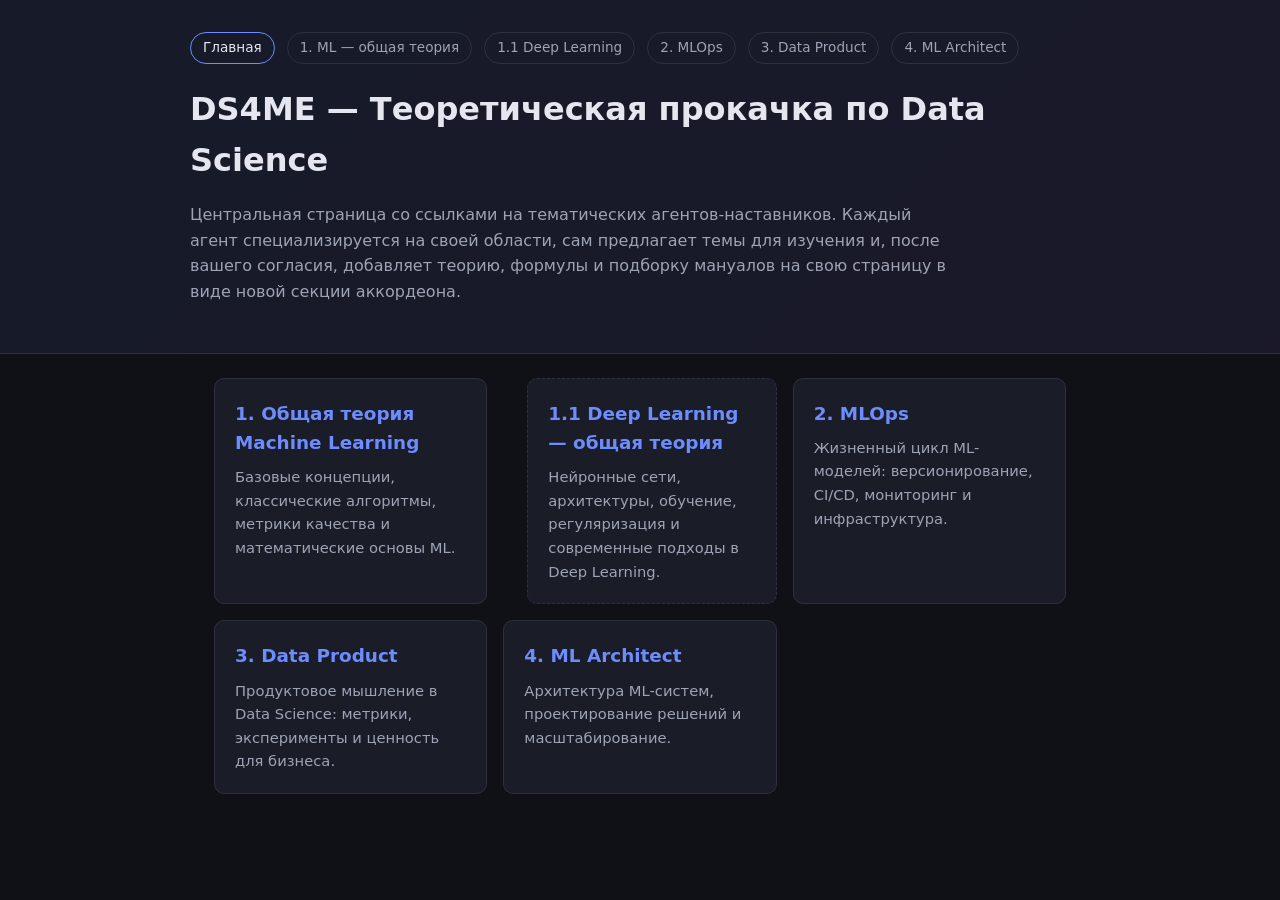
==== pages/index.html @ fb1dc250 "Add DS theory hub site and mentor agents for ML/DL/MLOps/Data Product/ML Architect https://claude.ai" ====
<!DOCTYPE html>
<html lang="ru">
<head>
  <meta charset="UTF-8">
  <meta name="viewport" content="width=device-width, initial-scale=1.0">
  <title>DS4ME — Теоретическая прокачка по Data Science</title>
  <link rel="stylesheet" href="assets/style.css">
</head>
<body>
  <header>
    <div class="header-inner">
      <nav class="site-nav">
        <a href="index.html" class="current">Главная</a>
        <a href="ml-theory.html">1. ML — общая теория</a>
        <a href="deep-learning.html">1.1 Deep Learning</a>
        <a href="mlops.html">2. MLOps</a>
        <a href="data-product.html">3. Data Product</a>
        <a href="ml-architect.html">4. ML Architect</a>
      </nav>
      <h1>DS4ME — Теоретическая прокачка по Data Science</h1>
      <p class="agent-desc">
        Центральная страница со ссылками на тематических агентов-наставников. Каждый агент
        специализируется на своей области, сам предлагает темы для изучения и, после вашего
        согласия, добавляет теорию, формулы и подборку мануалов на свою страницу в виде
        новой секции аккордеона.
      </p>
    </div>
  </header>
  <main>
    <div class="agent-grid">
      <a class="agent-card" href="ml-theory.html">
        <h2>1. Общая теория Machine Learning</h2>
        <p>
          Базовые концепции, классические алгоритмы, метрики качества и математические
          основы ML.
        </p>
      </a>
      <a class="agent-card sub" href="deep-learning.html">
        <h2>1.1 Deep Learning — общая теория</h2>
        <p>
          Нейронные сети, архитектуры, обучение, регуляризация и современные подходы
          в Deep Learning.
        </p>
      </a>
      <a class="agent-card" href="mlops.html">
        <h2>2. MLOps</h2>
        <p>
          Жизненный цикл ML-моделей: версионирование, CI/CD, мониторинг и инфраструктура.
        </p>
      </a>
      <a class="agent-card" href="data-product.html">
        <h2>3. Data Product</h2>
        <p>
          Продуктовое мышление в Data Science: метрики, эксперименты и ценность для бизнеса.
        </p>
      </a>
      <a class="agent-card" href="ml-architect.html">
        <h2>4. ML Architect</h2>
        <p>
          Архитектура ML-систем, проектирование решений и масштабирование.
        </p>
      </a>
    </div>
  </main>
</body>
</html>
---- pages/assets/style.css ----
:root {
  --bg: #0f1117;
  --surface: #1a1d27;
  --surface-2: #232734;
  --text: #e6e6f0;
  --text-muted: #9ea3b5;
  --accent: #6c8cff;
  --accent-2: #9b6cff;
  --border: #2d313f;
  --radius: 10px;
}

* {
  box-sizing: border-box;
}

body {
  margin: 0;
  font-family: "Segoe UI", system-ui, -apple-system, sans-serif;
  background: var(--bg);
  color: var(--text);
  line-height: 1.6;
}

header {
  padding: 32px 24px;
  border-bottom: 1px solid var(--border);
  background: linear-gradient(135deg, rgba(108, 140, 255, 0.08), rgba(155, 108, 255, 0.08));
}

.header-inner {
  max-width: 900px;
  margin: 0 auto;
}

h1 {
  margin: 0 0 8px;
  font-size: 2rem;
}

.agent-desc {
  color: var(--text-muted);
  max-width: 760px;
}

main {
  max-width: 900px;
  margin: 0 auto;
  padding: 24px;
}

/* Top navigation */
.site-nav {
  display: flex;
  flex-wrap: wrap;
  gap: 8px 12px;
  margin-bottom: 20px;
}

.site-nav a {
  color: var(--text-muted);
  text-decoration: none;
  font-size: 0.85rem;
  padding: 4px 12px;
  border: 1px solid var(--border);
  border-radius: 999px;
  transition: color 0.15s, border-color 0.15s;
}

.site-nav a:hover,
.site-nav a.current {
  color: var(--text);
  border-color: var(--accent);
}

/* Accordion */
.accordion-item {
  border: 1px solid var(--border);
  border-radius: var(--radius);
  margin-bottom: 12px;
  overflow: hidden;
  background: var(--surface);
}

.accordion-header {
  width: 100%;
  text-align: left;
  padding: 16px 20px;
  background: var(--surface);
  border: none;
  color: var(--text);
  font-size: 1.05rem;
  font-weight: 600;
  cursor: pointer;
  display: flex;
  justify-content: space-between;
  align-items: center;
  gap: 12px;
  transition: background 0.2s;
}

.accordion-header:hover {
  background: var(--surface-2);
}

.accordion-header::after {
  content: "+";
  flex-shrink: 0;
  font-size: 1.4rem;
  line-height: 1;
  color: var(--accent);
}

.accordion-header.active::after {
  content: "\2212";
}

.accordion-body {
  max-height: 0;
  overflow: hidden;
  transition: max-height 0.3s ease;
  padding: 0 20px;
  background: var(--surface-2);
}

.accordion-body.open-padding {
  padding: 4px 20px 20px;
}

.accordion-body h3 {
  margin: 20px 0 8px;
  color: var(--accent-2);
  font-size: 0.85rem;
  text-transform: uppercase;
  letter-spacing: 0.08em;
}

.accordion-body h3:first-child {
  margin-top: 20px;
}

.accordion-body p {
  margin: 8px 0;
}

.accordion-body ul {
  padding-left: 20px;
  margin: 8px 0;
}

.accordion-body li {
  margin-bottom: 4px;
}

.accordion-body a {
  color: var(--accent);
  text-decoration: none;
}

.accordion-body a:hover {
  text-decoration: underline;
}

.accordion-body .katex-display {
  overflow-x: auto;
  padding: 8px 0;
}

/* Index page cards */
.agent-grid {
  display: grid;
  grid-template-columns: repeat(auto-fit, minmax(260px, 1fr));
  gap: 16px;
}

.agent-card {
  display: block;
  padding: 20px;
  border: 1px solid var(--border);
  border-radius: var(--radius);
  background: var(--surface);
  color: var(--text);
  text-decoration: none;
  transition: transform 0.15s, border-color 0.15s;
}

.agent-card:hover {
  border-color: var(--accent);
  transform: translateY(-2px);
}

.agent-card h2 {
  margin: 0 0 8px;
  font-size: 1.15rem;
  color: var(--accent);
}

.agent-card p {
  margin: 0;
  color: var(--text-muted);
  font-size: 0.92rem;
}

.agent-card.sub {
  margin-left: 24px;
  border-style: dashed;
}

/* Empty state placeholder */
.empty-state {
  color: var(--text-muted);
  font-style: italic;
  padding: 24px;
  text-align: center;
  border: 1px dashed var(--border);
  border-radius: var(--radius);
}
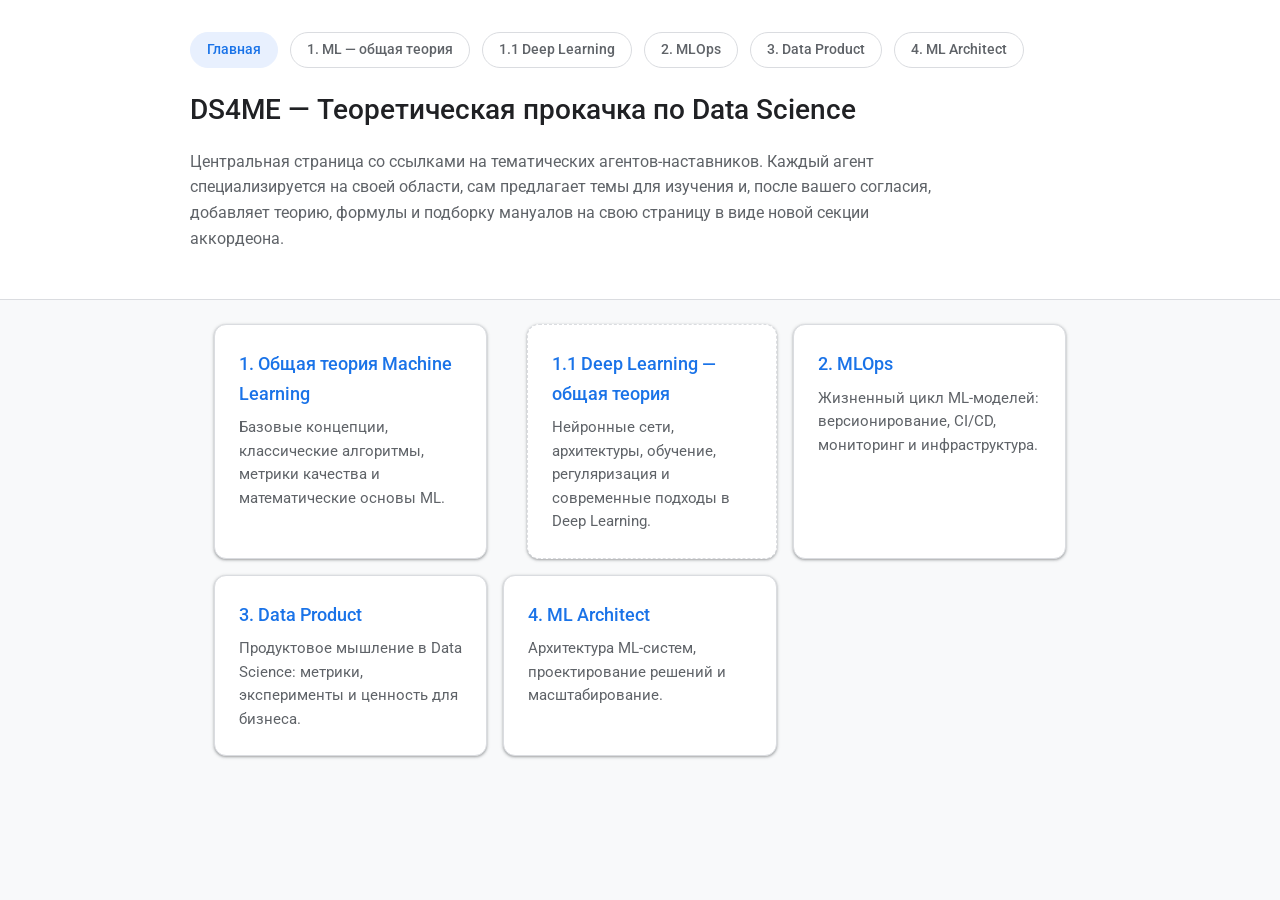
==== commit ab8910fa: "Restyle pages in Google Material look (Roboto, blue accent, light theme) Switch from dark theme to a" ====
--- a/pages/index.html
+++ b/pages/index.html
@@ -4,6 +4,9 @@
   <meta charset="UTF-8">
   <meta name="viewport" content="width=device-width, initial-scale=1.0">
   <title>DS4ME — Теоретическая прокачка по Data Science</title>
+  <link rel="preconnect" href="https://fonts.googleapis.com">
+  <link rel="preconnect" href="https://fonts.gstatic.com" crossorigin>
+  <link href="https://fonts.googleapis.com/css2?family=Roboto:wght@400;500;700&display=swap" rel="stylesheet">
   <link rel="stylesheet" href="assets/style.css">
 </head>
 <body>
--- a/pages/assets/style.css
+++ b/pages/assets/style.css
@@ -1,13 +1,16 @@
 :root {
-  --bg: #0f1117;
-  --surface: #1a1d27;
-  --surface-2: #232734;
-  --text: #e6e6f0;
-  --text-muted: #9ea3b5;
-  --accent: #6c8cff;
-  --accent-2: #9b6cff;
-  --border: #2d313f;
-  --radius: 10px;
+  --bg: #f8f9fa;
+  --surface: #ffffff;
+  --surface-2: #f1f3f4;
+  --text: #202124;
+  --text-muted: #5f6368;
+  --accent: #1a73e8;
+  --accent-2: #1967d2;
+  --accent-bg: #e8f0fe;
+  --border: #dadce0;
+  --radius: 8px;
+  --shadow-1: 0 1px 2px 0 rgba(60, 64, 67, 0.30), 0 1px 3px 1px rgba(60, 64, 67, 0.15);
+  --shadow-2: 0 1px 3px 0 rgba(60, 64, 67, 0.30), 0 4px 8px 3px rgba(60, 64, 67, 0.15);
 }
 
 * {
@@ -16,7 +19,7 @@
 
 body {
   margin: 0;
-  font-family: "Segoe UI", system-ui, -apple-system, sans-serif;
+  font-family: "Google Sans", Roboto, Arial, sans-serif;
   background: var(--bg);
   color: var(--text);
   line-height: 1.6;
@@ -24,8 +27,8 @@
 
 header {
   padding: 32px 24px;
+  background: var(--surface);
   border-bottom: 1px solid var(--border);
-  background: linear-gradient(135deg, rgba(108, 140, 255, 0.08), rgba(155, 108, 255, 0.08));
 }
 
 .header-inner {
@@ -35,7 +38,9 @@
 
 h1 {
   margin: 0 0 8px;
-  font-size: 2rem;
+  font-size: 1.75rem;
+  font-weight: 500;
+  color: var(--text);
 }
 
 .agent-desc {
@@ -58,19 +63,34 @@
 }
 
 .site-nav a {
+  display: inline-flex;
+  align-items: center;
+  min-height: 36px;
   color: var(--text-muted);
   text-decoration: none;
   font-size: 0.85rem;
-  padding: 4px 12px;
+  font-weight: 500;
+  padding: 6px 16px;
   border: 1px solid var(--border);
   border-radius: 999px;
-  transition: color 0.15s, border-color 0.15s;
+  background: var(--surface);
+  transition: color 0.15s, border-color 0.15s, background 0.15s;
+  -webkit-tap-highlight-color: transparent;
+  touch-action: manipulation;
 }
 
 .site-nav a:hover,
+.site-nav a:active,
+.site-nav a:focus-visible {
+  color: var(--accent);
+  border-color: var(--accent);
+  background: var(--accent-bg);
+}
+
 .site-nav a.current {
-  color: var(--text);
-  border-color: var(--accent);
+  color: var(--accent);
+  border-color: var(--accent-bg);
+  background: var(--accent-bg);
 }
 
 /* Accordion */
@@ -80,6 +100,7 @@
   margin-bottom: 12px;
   overflow: hidden;
   background: var(--surface);
+  box-shadow: var(--shadow-1);
 }
 
 .accordion-header {
@@ -90,16 +111,20 @@
   border: none;
   color: var(--text);
   font-size: 1.05rem;
-  font-weight: 600;
+  font-weight: 500;
   cursor: pointer;
   display: flex;
   justify-content: space-between;
   align-items: center;
   gap: 12px;
   transition: background 0.2s;
-}
-
-.accordion-header:hover {
+  -webkit-tap-highlight-color: transparent;
+  touch-action: manipulation;
+}
+
+.accordion-header:hover,
+.accordion-header:active,
+.accordion-header:focus-visible {
   background: var(--surface-2);
 }
 
@@ -120,17 +145,20 @@
   overflow: hidden;
   transition: max-height 0.3s ease;
   padding: 0 20px;
-  background: var(--surface-2);
+  background: var(--surface);
+  border-top: 1px solid transparent;
 }
 
 .accordion-body.open-padding {
   padding: 4px 20px 20px;
+  border-top-color: var(--border);
 }
 
 .accordion-body h3 {
   margin: 20px 0 8px;
-  color: var(--accent-2);
+  color: var(--accent);
   font-size: 0.85rem;
+  font-weight: 500;
   text-transform: uppercase;
   letter-spacing: 0.08em;
 }
@@ -141,11 +169,13 @@
 
 .accordion-body p {
   margin: 8px 0;
+  color: #3c4043;
 }
 
 .accordion-body ul {
   padding-left: 20px;
   margin: 8px 0;
+  color: #3c4043;
 }
 
 .accordion-body li {
@@ -175,23 +205,35 @@
 
 .agent-card {
   display: block;
-  padding: 20px;
+  padding: 24px;
   border: 1px solid var(--border);
-  border-radius: var(--radius);
+  border-radius: 12px;
   background: var(--surface);
   color: var(--text);
   text-decoration: none;
-  transition: transform 0.15s, border-color 0.15s;
-}
-
-.agent-card:hover {
-  border-color: var(--accent);
+  cursor: pointer;
+  box-shadow: var(--shadow-1);
+  transition: box-shadow 0.15s, transform 0.15s, background 0.15s;
+  -webkit-tap-highlight-color: transparent;
+  touch-action: manipulation;
+}
+
+.agent-card:hover,
+.agent-card:focus-visible {
+  box-shadow: var(--shadow-2);
   transform: translateY(-2px);
+}
+
+.agent-card:active {
+  background: var(--surface-2);
+  box-shadow: var(--shadow-1);
+  transform: translateY(0);
 }
 
 .agent-card h2 {
   margin: 0 0 8px;
   font-size: 1.15rem;
+  font-weight: 500;
   color: var(--accent);
 }
 
@@ -214,4 +256,5 @@
   text-align: center;
   border: 1px dashed var(--border);
   border-radius: var(--radius);
-}
+  background: var(--surface);
+}
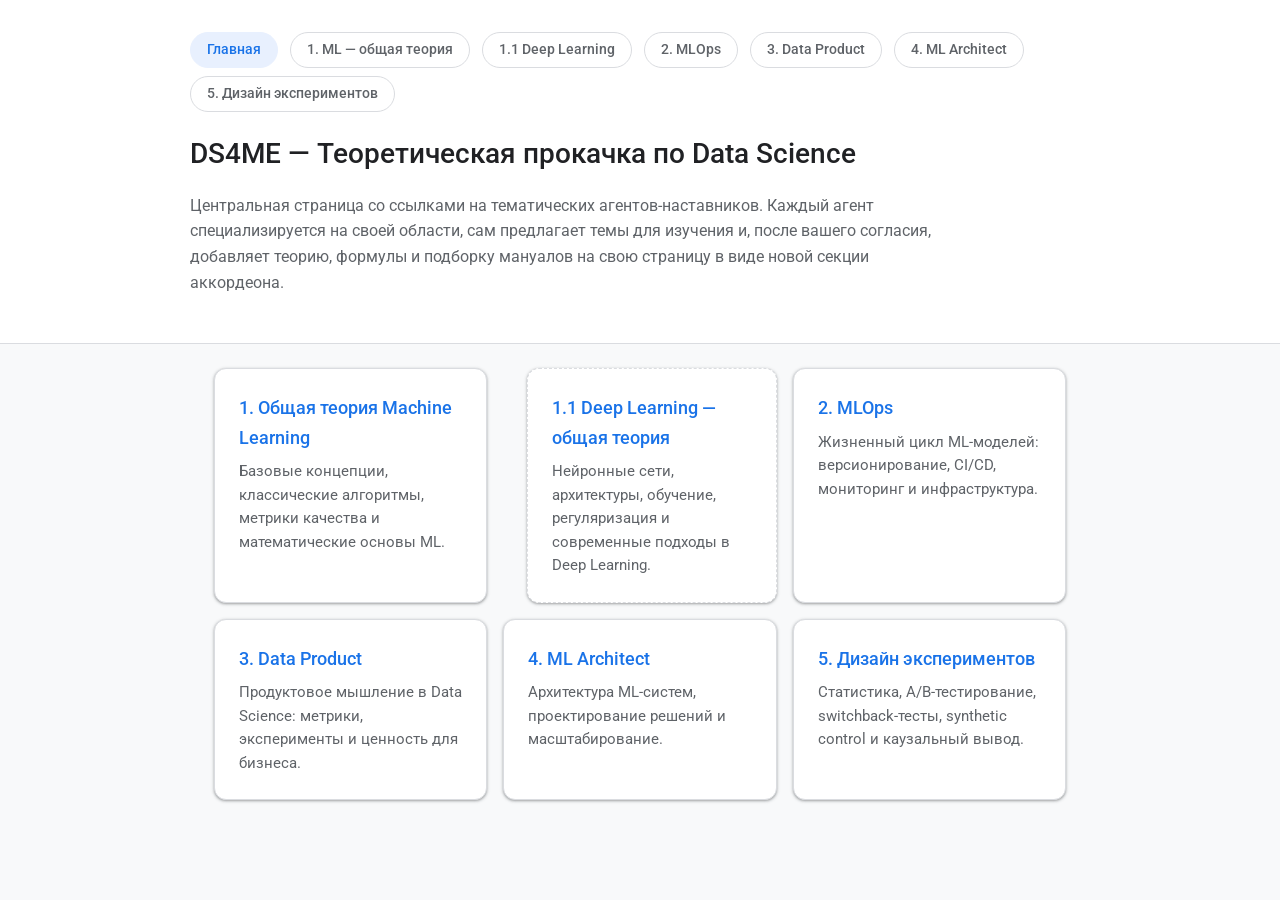
==== commit cf6f10cf: "Add experiment design agent and page (5. Дизайн экспериментов) New agent covers statistics, A/B test" ====
--- a/pages/index.html
+++ b/pages/index.html
@@ -19,6 +19,7 @@
         <a href="mlops.html">2. MLOps</a>
         <a href="data-product.html">3. Data Product</a>
         <a href="ml-architect.html">4. ML Architect</a>
+        <a href="experiment-design.html">5. Дизайн экспериментов</a>
       </nav>
       <h1>DS4ME — Теоретическая прокачка по Data Science</h1>
       <p class="agent-desc">
@@ -63,6 +64,13 @@
           Архитектура ML-систем, проектирование решений и масштабирование.
         </p>
       </a>
+      <a class="agent-card" href="experiment-design.html">
+        <h2>5. Дизайн экспериментов</h2>
+        <p>
+          Статистика, A/B-тестирование, switchback-тесты, synthetic control и
+          каузальный вывод.
+        </p>
+      </a>
     </div>
   </main>
 </body>
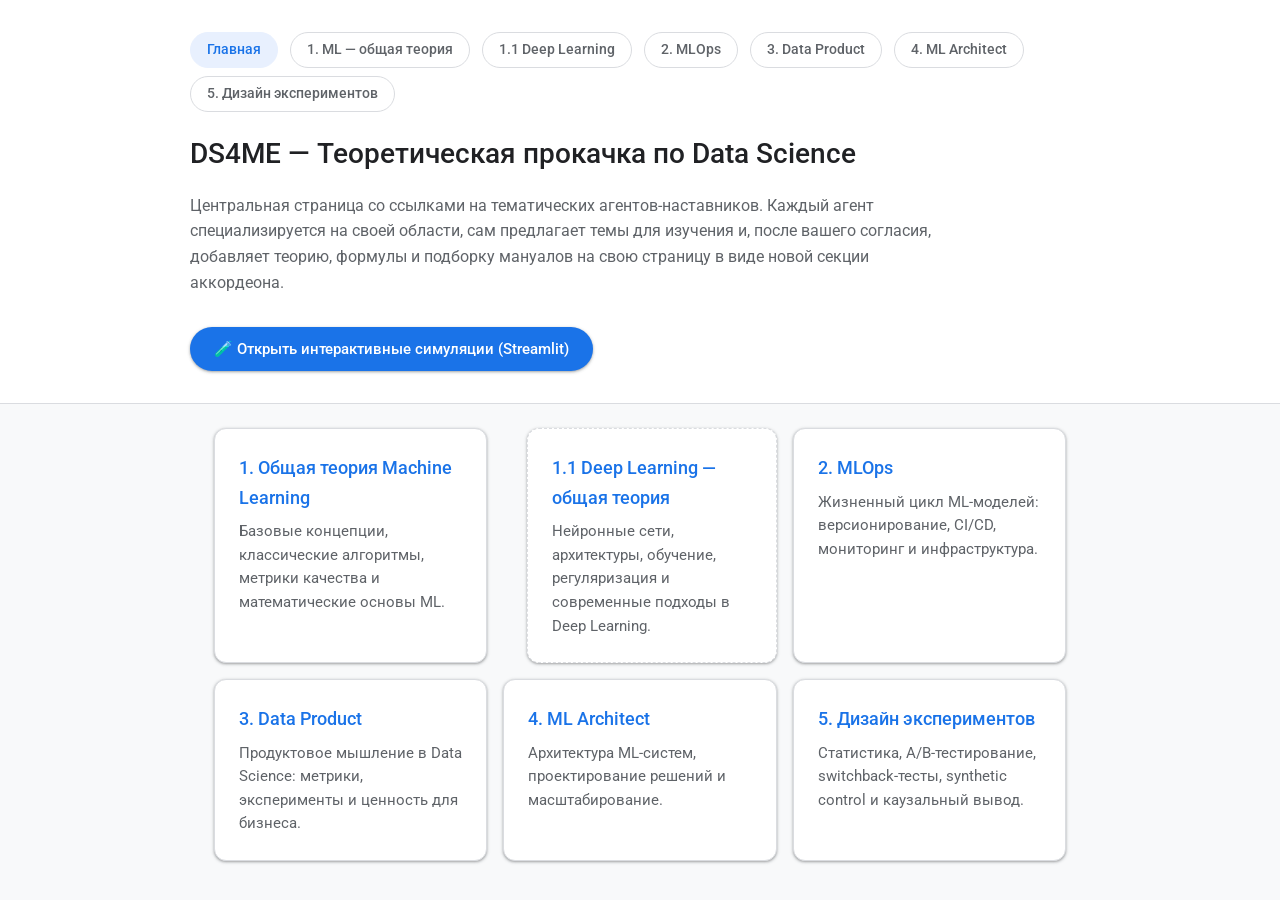
==== commit c400a513: "Add link to deployed Streamlit app on the central index page Adds a CTA button on pages/index.html l" ====
--- a/pages/index.html
+++ b/pages/index.html
@@ -28,6 +28,9 @@
         согласия, добавляет теорию, формулы и подборку мануалов на свою страницу в виде
         новой секции аккордеона.
       </p>
+      <a class="cta-button" href="https://4hkhqzmf4hfys8fidqxhcv.streamlit.app/" target="_blank" rel="noopener">
+        🧪 Открыть интерактивные симуляции (Streamlit)
+      </a>
     </div>
   </header>
   <main>
--- a/pages/assets/style.css
+++ b/pages/assets/style.css
@@ -196,6 +196,38 @@
   padding: 8px 0;
 }
 
+/* Call-to-action button */
+.cta-button {
+  display: inline-flex;
+  align-items: center;
+  gap: 8px;
+  margin-top: 16px;
+  padding: 10px 24px;
+  border-radius: 999px;
+  background: var(--accent);
+  color: #fff;
+  font-size: 0.95rem;
+  font-weight: 500;
+  text-decoration: none;
+  box-shadow: var(--shadow-1);
+  transition: background 0.15s, box-shadow 0.15s, transform 0.15s;
+  -webkit-tap-highlight-color: transparent;
+  touch-action: manipulation;
+}
+
+.cta-button:hover,
+.cta-button:focus-visible {
+  background: var(--accent-2);
+  box-shadow: var(--shadow-2);
+  transform: translateY(-1px);
+}
+
+.cta-button:active {
+  background: var(--accent-2);
+  box-shadow: var(--shadow-1);
+  transform: translateY(0);
+}
+
 /* Index page cards */
 .agent-grid {
   display: grid;
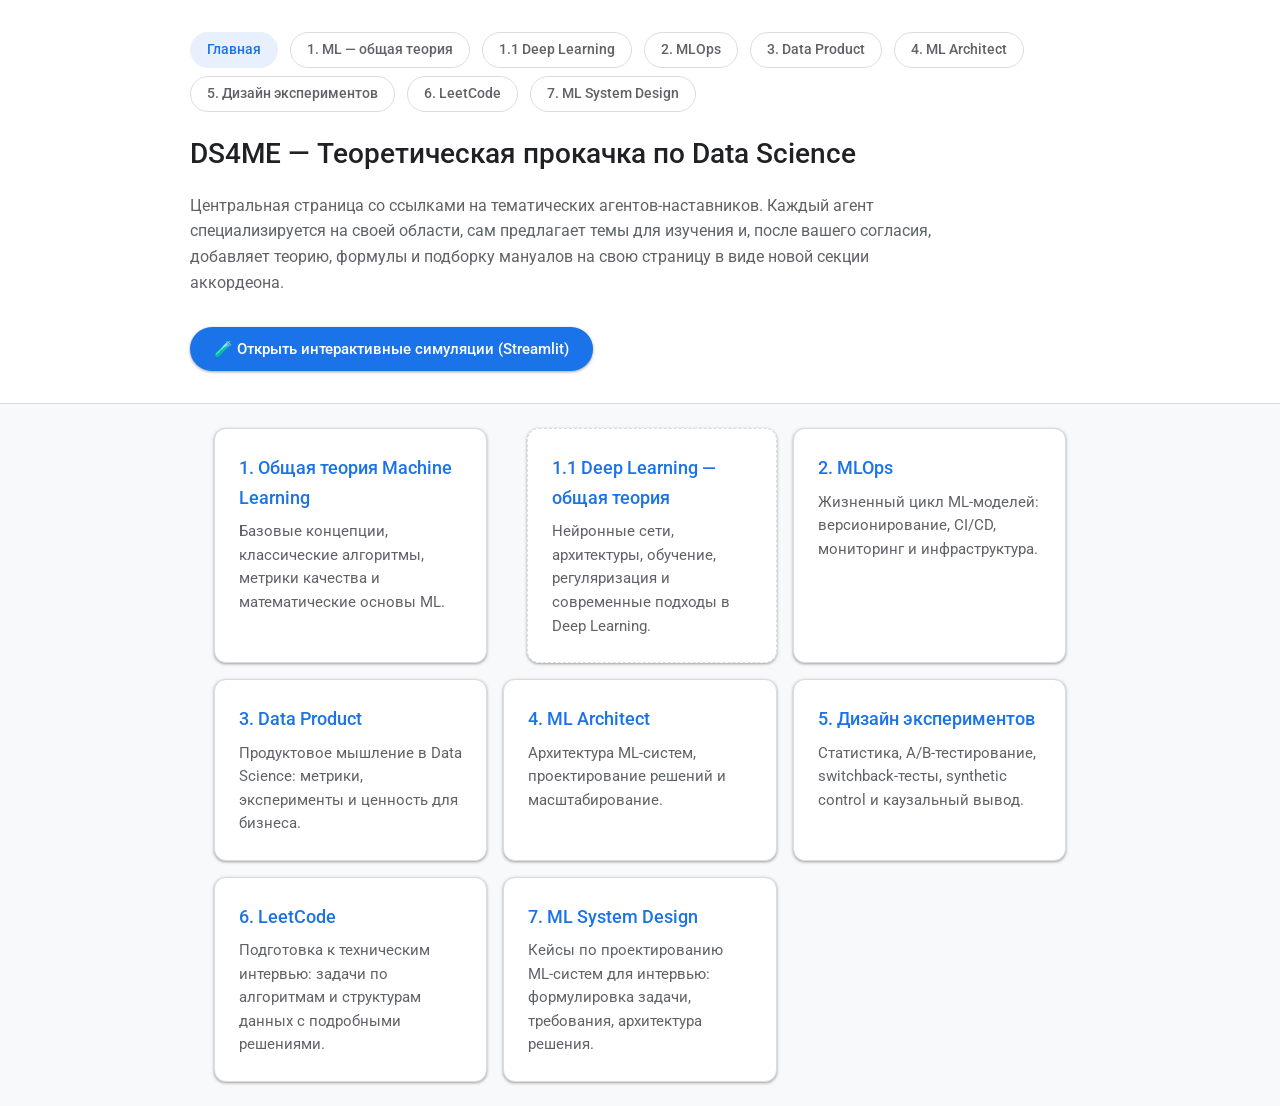
==== commit d39ad611: "Add LeetCode and ML System Design interview prep agents New pages/leetcode.html and pages/ml-system-" ====
--- a/pages/index.html
+++ b/pages/index.html
@@ -20,6 +20,8 @@
         <a href="data-product.html">3. Data Product</a>
         <a href="ml-architect.html">4. ML Architect</a>
         <a href="experiment-design.html">5. Дизайн экспериментов</a>
+        <a href="leetcode.html">6. LeetCode</a>
+        <a href="ml-system-design-interview.html">7. ML System Design</a>
       </nav>
       <h1>DS4ME — Теоретическая прокачка по Data Science</h1>
       <p class="agent-desc">
@@ -74,6 +76,20 @@
           каузальный вывод.
         </p>
       </a>
+      <a class="agent-card" href="leetcode.html">
+        <h2>6. LeetCode</h2>
+        <p>
+          Подготовка к техническим интервью: задачи по алгоритмам и структурам
+          данных с подробными решениями.
+        </p>
+      </a>
+      <a class="agent-card" href="ml-system-design-interview.html">
+        <h2>7. ML System Design</h2>
+        <p>
+          Кейсы по проектированию ML-систем для интервью: формулировка задачи,
+          требования, архитектура решения.
+        </p>
+      </a>
     </div>
   </main>
 </body>
--- a/pages/assets/style.css
+++ b/pages/assets/style.css
@@ -290,3 +290,69 @@
   border-radius: var(--radius);
   background: var(--surface);
 }
+
+/* Problem groups (LeetCode / ML system design): each problem groups two
+   independently collapsible accordion items — "Задание" and "Решение" */
+.problem-group {
+  margin-bottom: 24px;
+}
+
+.problem-title {
+  margin: 0 0 8px;
+  font-size: 1.1rem;
+  font-weight: 500;
+  color: var(--text);
+}
+
+.problem-meta {
+  display: inline-flex;
+  align-items: center;
+  gap: 6px;
+  margin-left: 8px;
+  font-size: 0.75rem;
+  font-weight: 500;
+  padding: 2px 10px;
+  border-radius: 999px;
+  vertical-align: middle;
+}
+
+.problem-meta.difficulty-easy {
+  background: #e6f4ea;
+  color: #1e8e3e;
+}
+
+.problem-meta.difficulty-medium {
+  background: #fef7e0;
+  color: #b06000;
+}
+
+.problem-meta.difficulty-hard {
+  background: #fce8e6;
+  color: #c5221f;
+}
+
+.problem-group .accordion-item {
+  margin-bottom: 8px;
+}
+
+/* Code blocks */
+.accordion-body pre {
+  background: var(--surface-2);
+  border: 1px solid var(--border);
+  border-radius: var(--radius);
+  padding: 12px 16px;
+  overflow-x: auto;
+  font-size: 0.85rem;
+  line-height: 1.5;
+}
+
+.accordion-body code {
+  font-family: "Roboto Mono", "Courier New", monospace;
+}
+
+.accordion-body p code {
+  background: var(--surface-2);
+  padding: 2px 6px;
+  border-radius: 4px;
+  font-size: 0.85rem;
+}
